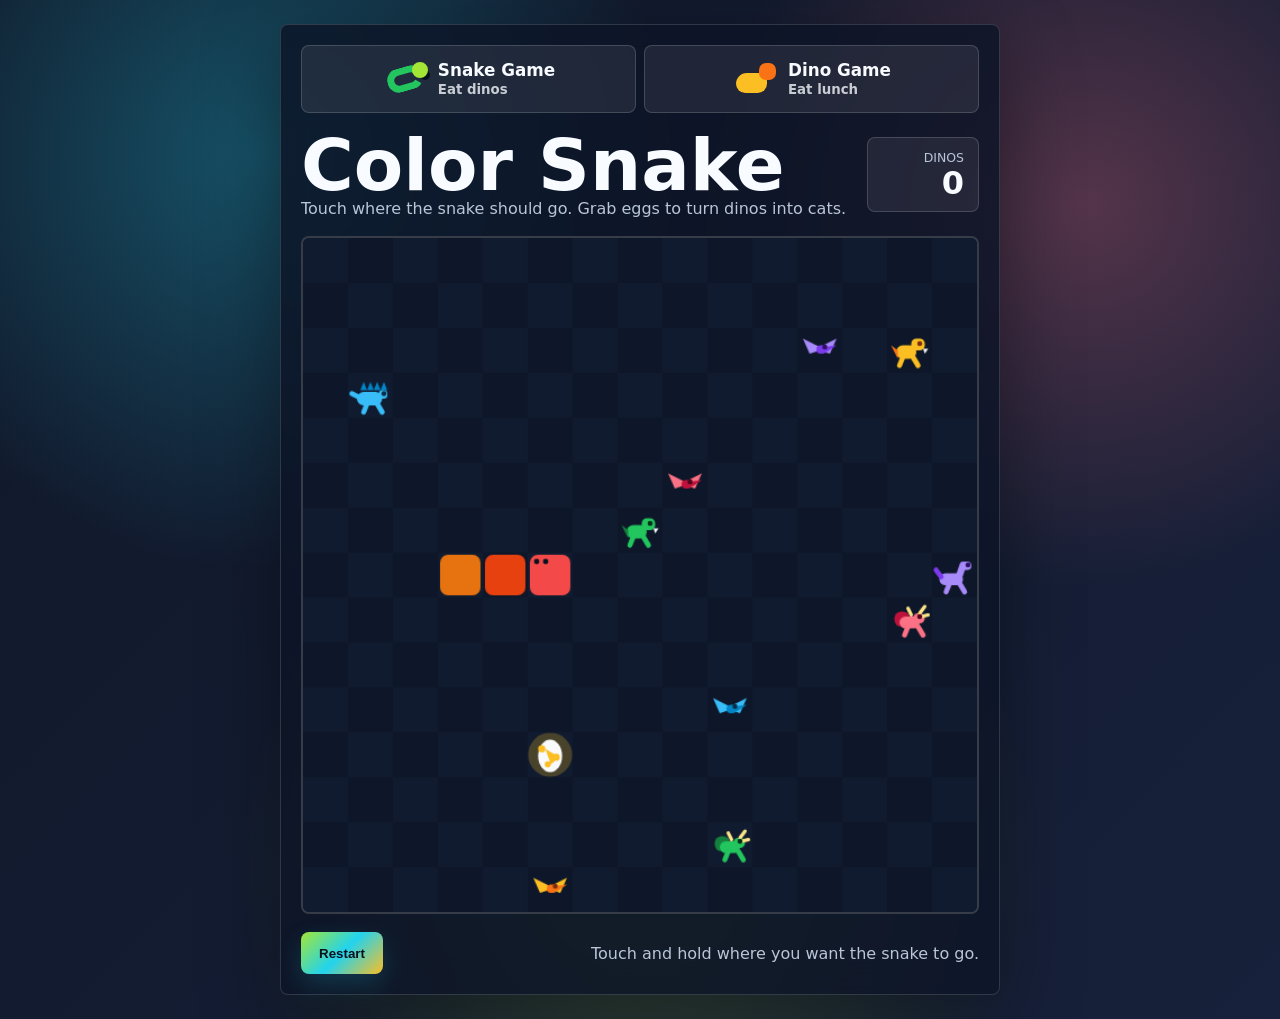
==== index.html @ 5bfb6ab3 "Initial kiddo games" ====
<!doctype html>
<html lang="en">
  <head>
    <meta charset="utf-8">
    <meta name="viewport" content="width=device-width, initial-scale=1">
    <title>Color Snake</title>
    <link rel="icon" href="data:,">
    <link rel="stylesheet" href="styles.css">
  </head>
  <body>
    <main class="shell">
      <section class="game-panel" aria-label="Snake game">
        <nav class="game-nav" aria-label="Games">
          <a class="game-link" href="/" aria-label="Play snake game">
            <span class="game-link-icon snake-icon"></span>
            <span>
              <strong>Snake Game</strong>
              <small>Eat dinos</small>
            </span>
          </a>
          <a class="game-link" href="/dino-runner/" aria-label="Play dinosaur lunch game">
            <span class="game-link-icon dino-launch-icon"></span>
            <span>
              <strong>Dino Game</strong>
              <small>Eat lunch</small>
            </span>
          </a>
        </nav>

        <div class="topbar">
          <div>
            <h1>Color Snake</h1>
            <p>Touch where the snake should go. Grab eggs to turn dinos into cats.</p>
          </div>
          <div class="scoreboard" aria-live="polite">
            <span>Dinos</span>
            <strong id="score">0</strong>
          </div>
        </div>

        <canvas id="game" width="600" height="600" aria-label="Snake board"></canvas>

        <div class="controls">
          <button id="restart" type="button">Restart</button>
          <p id="status">Touch and hold where you want the snake to go.</p>
        </div>
      </section>
    </main>

    <script src="game.js"></script>
  </body>
</html>
---- styles.css ----
:root {
  color-scheme: dark;
  --bg-a: #101728;
  --bg-b: #17213b;
  --panel: rgba(13, 20, 38, 0.82);
  --panel-border: rgba(255, 255, 255, 0.14);
  --text: #f8fbff;
  --muted: #b9c6d8;
  --cyan: #22d3ee;
  --lime: #a3e635;
  --pink: #fb7185;
  --amber: #fbbf24;
}

* {
  box-sizing: border-box;
}

html,
body {
  min-height: 100%;
}

body {
  margin: 0;
  font-family:
    Inter, ui-sans-serif, system-ui, -apple-system, BlinkMacSystemFont, "Segoe UI",
    sans-serif;
  color: var(--text);
  background:
    radial-gradient(circle at 20% 15%, rgba(34, 211, 238, 0.3), transparent 26rem),
    radial-gradient(circle at 85% 20%, rgba(251, 113, 133, 0.28), transparent 24rem),
    radial-gradient(circle at 50% 85%, rgba(163, 230, 53, 0.22), transparent 25rem),
    linear-gradient(135deg, var(--bg-a), var(--bg-b));
}

.shell {
  min-height: 100vh;
  display: grid;
  place-items: center;
  padding: 24px;
}

.game-panel {
  width: min(100%, 720px);
  display: grid;
  gap: 18px;
  padding: 20px;
  background: var(--panel);
  border: 1px solid var(--panel-border);
  border-radius: 8px;
  box-shadow: 0 24px 80px rgba(0, 0, 0, 0.38);
  backdrop-filter: blur(18px);
}

.game-nav {
  display: grid;
  grid-template-columns: repeat(2, minmax(0, 1fr));
  gap: 8px;
}

.game-link {
  min-height: 68px;
  display: flex;
  align-items: center;
  justify-content: center;
  gap: 10px;
  padding: 10px 12px;
  border: 1px solid rgba(255, 255, 255, 0.16);
  border-radius: 8px;
  color: var(--text);
  text-decoration: none;
  background: rgba(255, 255, 255, 0.08);
}

.game-link:hover,
.game-link:focus-visible {
  color: #07111f;
  background: linear-gradient(135deg, var(--lime), var(--cyan));
}

.game-link strong,
.game-link small {
  display: block;
}

.game-link strong {
  font-size: 1.05rem;
  line-height: 1.1;
}

.game-link small {
  margin-top: 2px;
  color: currentColor;
  opacity: 0.78;
  font-weight: 800;
}

.game-link-icon {
  width: 46px;
  height: 38px;
  position: relative;
  flex: 0 0 auto;
}

.snake-icon::before {
  content: "";
  position: absolute;
  inset: 7px 5px;
  border: 7px solid #22c55e;
  border-right-color: transparent;
  border-radius: 999px;
  transform: rotate(-16deg);
}

.snake-icon::after {
  content: "";
  width: 16px;
  height: 16px;
  position: absolute;
  right: 0;
  top: 2px;
  border-radius: 50%;
  background: #a3e635;
  box-shadow: 5px 5px 0 -3px #07111f;
}

.dino-launch-icon::before {
  content: "";
  width: 31px;
  height: 20px;
  position: absolute;
  left: 4px;
  bottom: 5px;
  border-radius: 14px 10px 12px 12px;
  background: #fbbf24;
}

.dino-launch-icon::after {
  content: "";
  width: 17px;
  height: 17px;
  position: absolute;
  right: 2px;
  top: 3px;
  border-radius: 7px;
  background: #f97316;
  box-shadow: -25px 15px 0 -6px #fbbf24;
}

.topbar,
.controls {
  display: flex;
  align-items: center;
  justify-content: space-between;
  gap: 16px;
}

h1,
p {
  margin: 0;
}

h1 {
  font-size: clamp(2rem, 7vw, 4.5rem);
  line-height: 0.95;
}

.topbar p,
.controls p {
  color: var(--muted);
}

.scoreboard {
  min-width: 112px;
  display: grid;
  justify-items: end;
  gap: 2px;
  padding: 12px 14px;
  border: 1px solid rgba(255, 255, 255, 0.16);
  border-radius: 8px;
  background: rgba(255, 255, 255, 0.07);
}

.scoreboard span {
  color: var(--muted);
  font-size: 0.78rem;
  text-transform: uppercase;
}

.scoreboard strong {
  font-size: 2rem;
  line-height: 1;
}

canvas {
  width: 100%;
  aspect-ratio: 1;
  display: block;
  touch-action: none;
  user-select: none;
  border-radius: 8px;
  border: 2px solid rgba(255, 255, 255, 0.18);
  background: #0b1220;
  box-shadow: inset 0 0 42px rgba(34, 211, 238, 0.12);
}

button {
  min-height: 42px;
  padding: 0 18px;
  border: 0;
  border-radius: 8px;
  color: #07111f;
  font-weight: 800;
  cursor: pointer;
  background: linear-gradient(135deg, var(--lime), var(--cyan), var(--amber));
  box-shadow: 0 10px 26px rgba(34, 211, 238, 0.18);
}

button:focus-visible {
  outline: 3px solid rgba(251, 191, 36, 0.8);
  outline-offset: 3px;
}

@media (max-width: 560px) {
  .shell {
    padding: 12px;
  }

  .game-panel {
    padding: 14px;
  }

  .topbar,
  .controls {
    align-items: stretch;
    flex-direction: column;
  }

  .scoreboard {
    justify-items: start;
  }

  .game-nav {
    grid-template-columns: 1fr;
  }
}
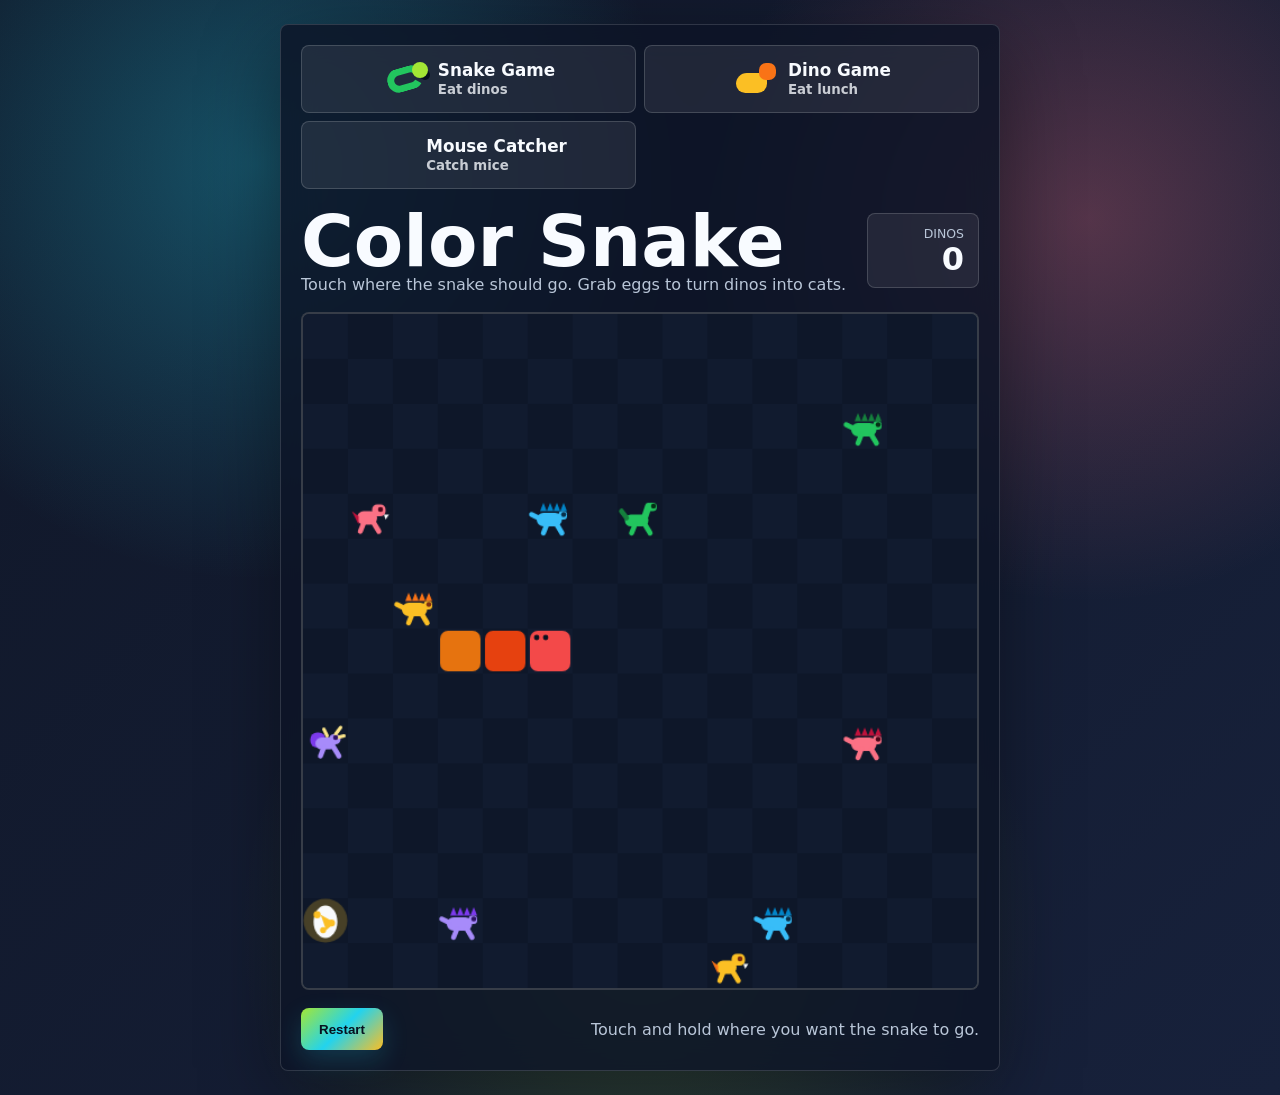
==== commit f1729813: "Improve mouse catcher movement" ====
--- a/index.html
+++ b/index.html
@@ -4,7 +4,14 @@
     <meta charset="utf-8">
     <meta name="viewport" content="width=device-width, initial-scale=1">
     <title>Color Snake</title>
+    <meta name="theme-color" content="#22d3ee">
+    <meta name="mobile-web-app-capable" content="yes">
+    <meta name="apple-mobile-web-app-capable" content="yes">
+    <meta name="apple-mobile-web-app-title" content="Snake Game">
+    <meta name="apple-mobile-web-app-status-bar-style" content="black-translucent">
     <link rel="icon" href="data:,">
+    <link rel="manifest" href="/site.webmanifest">
+    <link rel="apple-touch-icon" href="/icons/kiddo-games-180.png">
     <link rel="stylesheet" href="styles.css">
   </head>
   <body>
@@ -23,6 +30,13 @@
             <span>
               <strong>Dino Game</strong>
               <small>Eat lunch</small>
+            </span>
+          </a>
+          <a class="game-link" href="/cat-catcher/" aria-label="Play mouse catcher game">
+            <span class="game-link-icon cat-launch-icon"></span>
+            <span>
+              <strong>Mouse Catcher</strong>
+              <small>Catch mice</small>
             </span>
           </a>
         </nav>
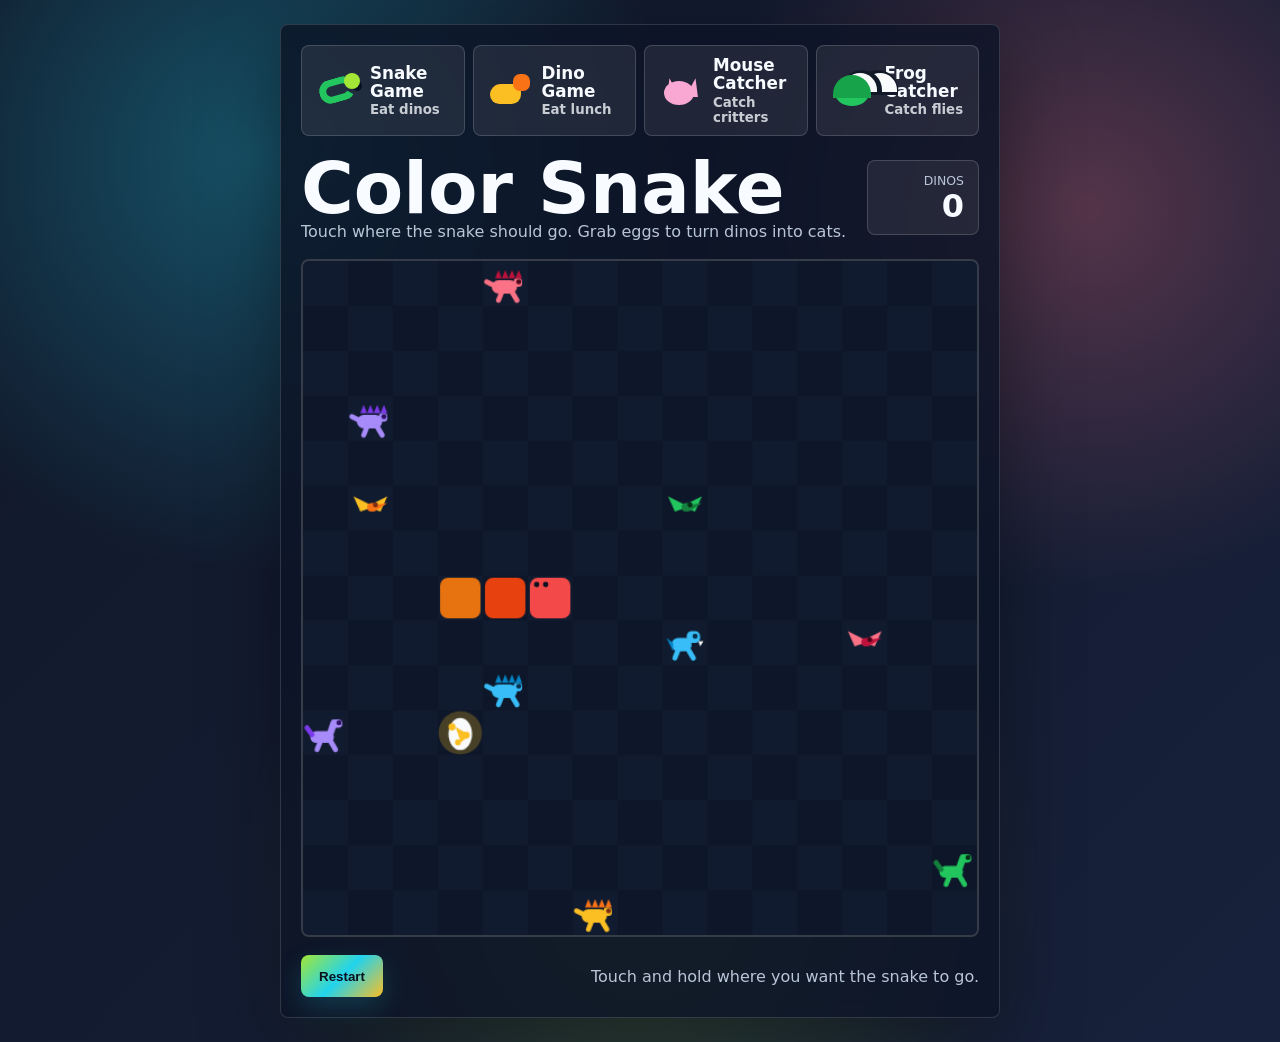
==== commit 85dfd808: "Add frog catcher game" ====
--- a/index.html
+++ b/index.html
@@ -36,7 +36,14 @@
             <span class="game-link-icon cat-launch-icon"></span>
             <span>
               <strong>Mouse Catcher</strong>
-              <small>Catch mice</small>
+              <small>Catch critters</small>
+            </span>
+          </a>
+          <a class="game-link" href="/frog-fly/" aria-label="Play frog catcher game">
+            <span class="game-link-icon frog-launch-icon"></span>
+            <span>
+              <strong>Frog Catcher</strong>
+              <small>Catch flies</small>
             </span>
           </a>
         </nav>
--- a/styles.css
+++ b/styles.css
@@ -55,7 +55,7 @@
 
 .game-nav {
   display: grid;
-  grid-template-columns: repeat(2, minmax(0, 1fr));
+  grid-template-columns: repeat(4, minmax(0, 1fr));
   gap: 8px;
 }
 
@@ -148,6 +148,55 @@
   box-shadow: -25px 15px 0 -6px #fbbf24;
 }
 
+.cat-launch-icon::before {
+  content: "";
+  width: 30px;
+  height: 24px;
+  position: absolute;
+  left: 7px;
+  bottom: 4px;
+  border-radius: 50%;
+  background: #f9a8d4;
+}
+
+.cat-launch-icon::after {
+  content: "";
+  width: 31px;
+  height: 24px;
+  position: absolute;
+  left: 10px;
+  top: 2px;
+  background: #f9a8d4;
+  clip-path: polygon(0 100%, 8% 20%, 28% 68%, 72% 68%, 92% 20%, 100% 100%);
+}
+
+.frog-launch-icon::before {
+  content: "";
+  width: 34px;
+  height: 26px;
+  position: absolute;
+  left: 6px;
+  bottom: 3px;
+  border-radius: 50%;
+  background: #22c55e;
+}
+
+.frog-launch-icon::after {
+  content: "";
+  width: 38px;
+  height: 23px;
+  position: absolute;
+  left: 4px;
+  top: 4px;
+  border-radius: 999px 999px 14px 14px;
+  background: #16a34a;
+  box-shadow:
+    8px -4px 0 -2px #f8fafc,
+    10px -4px 0 1px #111827,
+    28px -4px 0 -2px #f8fafc,
+    26px -4px 0 1px #111827;
+}
+
 .topbar,
 .controls {
   display: flex;
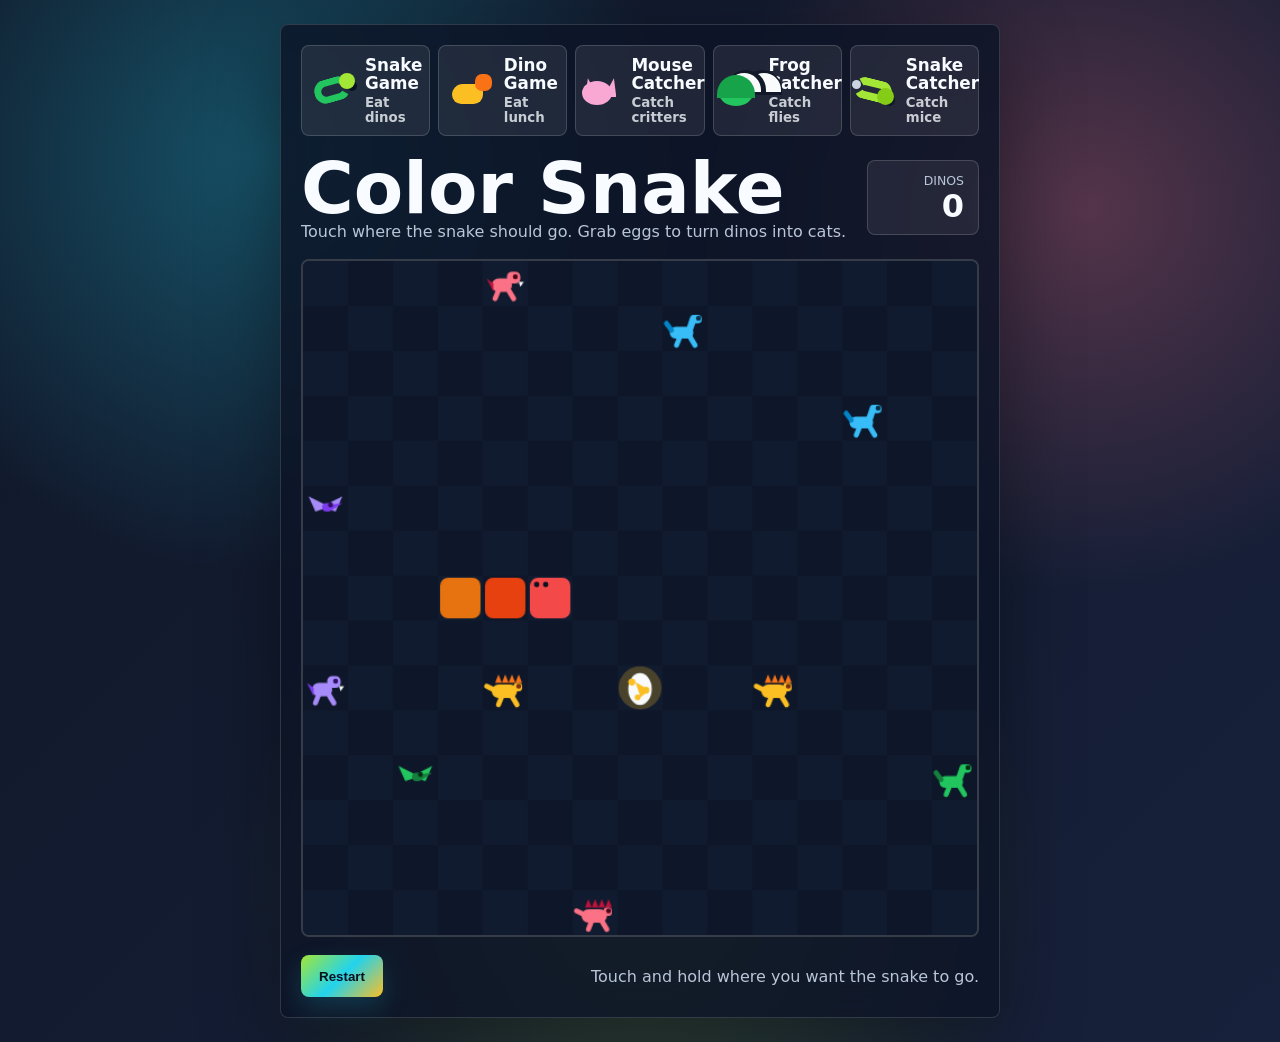
==== commit 5ca7b119: "Add snake catcher game" ====
--- a/index.html
+++ b/index.html
@@ -46,6 +46,13 @@
               <small>Catch flies</small>
             </span>
           </a>
+          <a class="game-link" href="/snake-catcher/" aria-label="Play snake catcher game">
+            <span class="game-link-icon snake-catcher-icon"></span>
+            <span>
+              <strong>Snake Catcher</strong>
+              <small>Catch mice</small>
+            </span>
+          </a>
         </nav>
 
         <div class="topbar">
--- a/styles.css
+++ b/styles.css
@@ -55,7 +55,7 @@
 
 .game-nav {
   display: grid;
-  grid-template-columns: repeat(4, minmax(0, 1fr));
+  grid-template-columns: repeat(5, minmax(0, 1fr));
   gap: 8px;
 }
 
@@ -197,6 +197,30 @@
     26px -4px 0 1px #111827;
 }
 
+.snake-catcher-icon::before {
+  content: "";
+  position: absolute;
+  inset: 8px 4px;
+  border: 8px solid #a3e635;
+  border-left-color: transparent;
+  border-radius: 999px;
+  transform: rotate(14deg);
+}
+
+.snake-catcher-icon::after {
+  content: "";
+  width: 17px;
+  height: 17px;
+  position: absolute;
+  right: 2px;
+  bottom: 4px;
+  border-radius: 50%;
+  background: #84cc16;
+  box-shadow:
+    4px 4px 0 -3px #111827,
+    -29px -12px 0 -4px #cbd5e1;
+}
+
 .topbar,
 .controls {
   display: flex;
